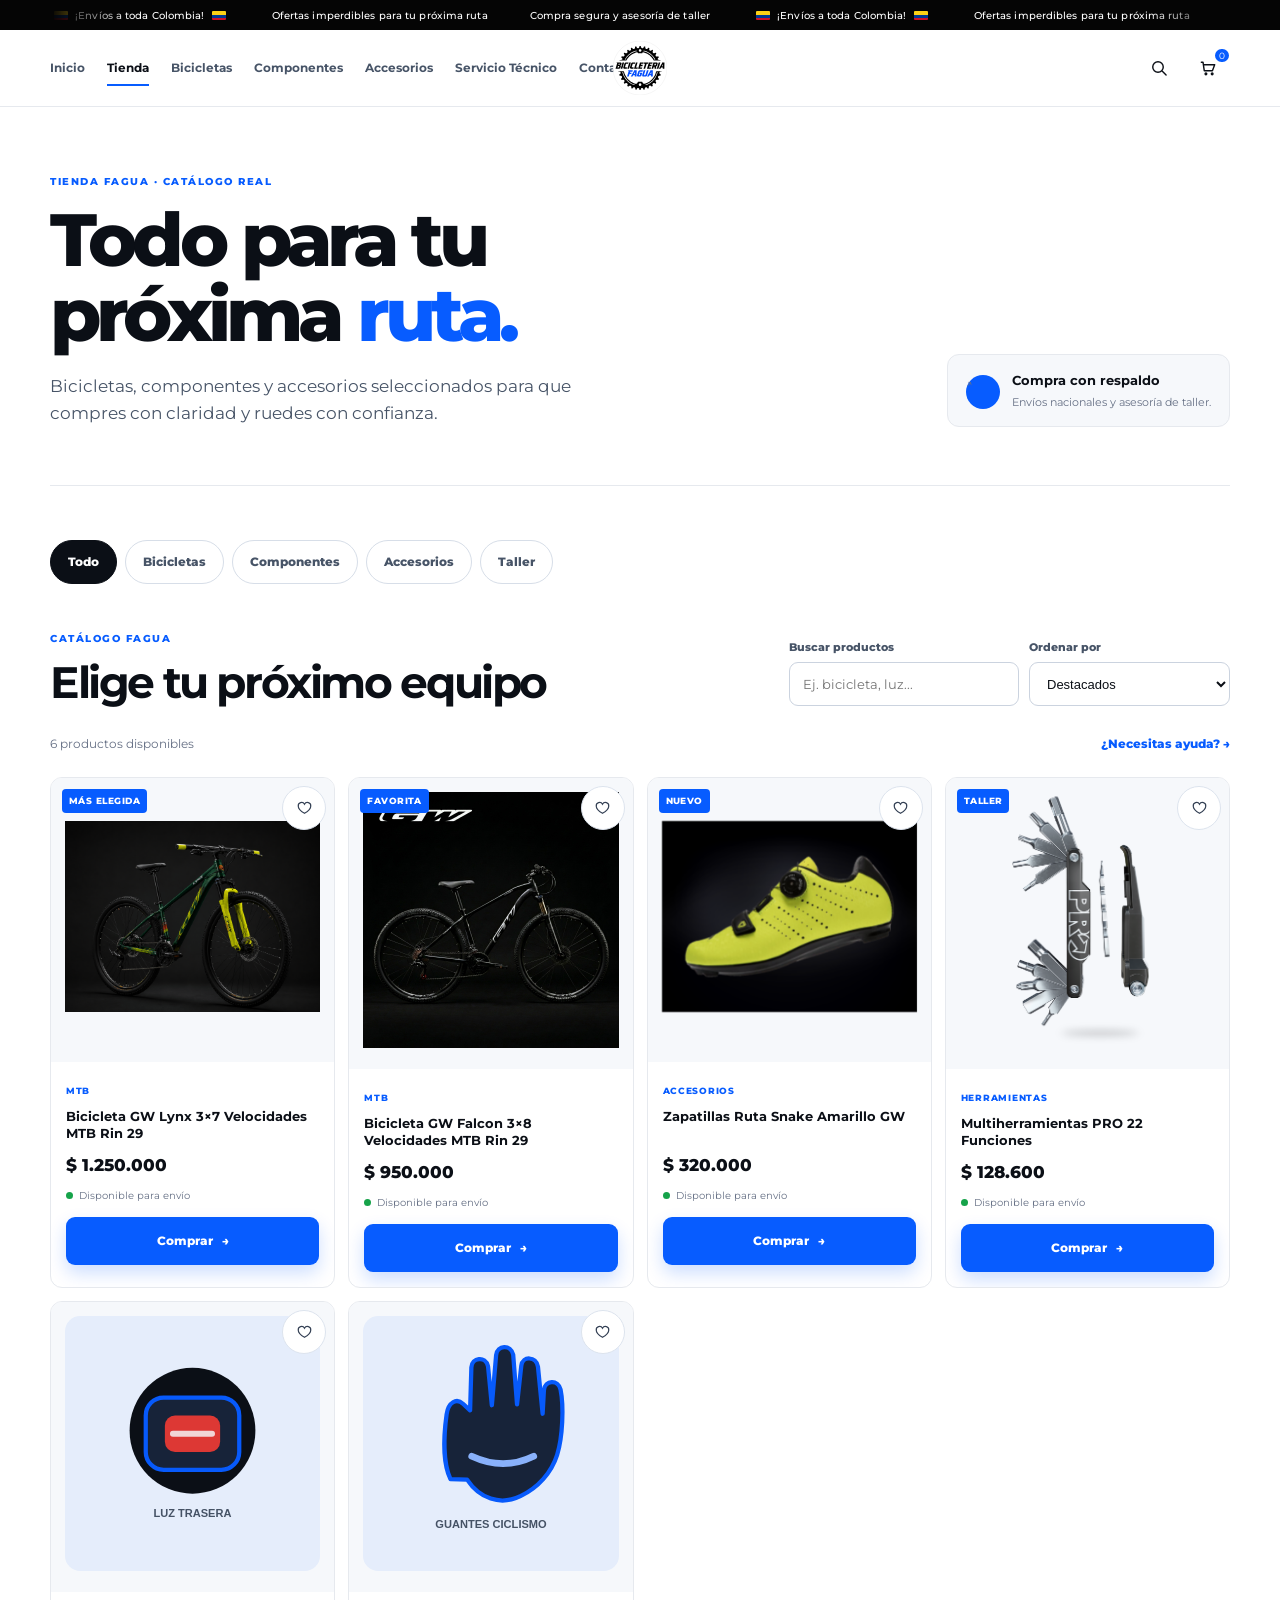
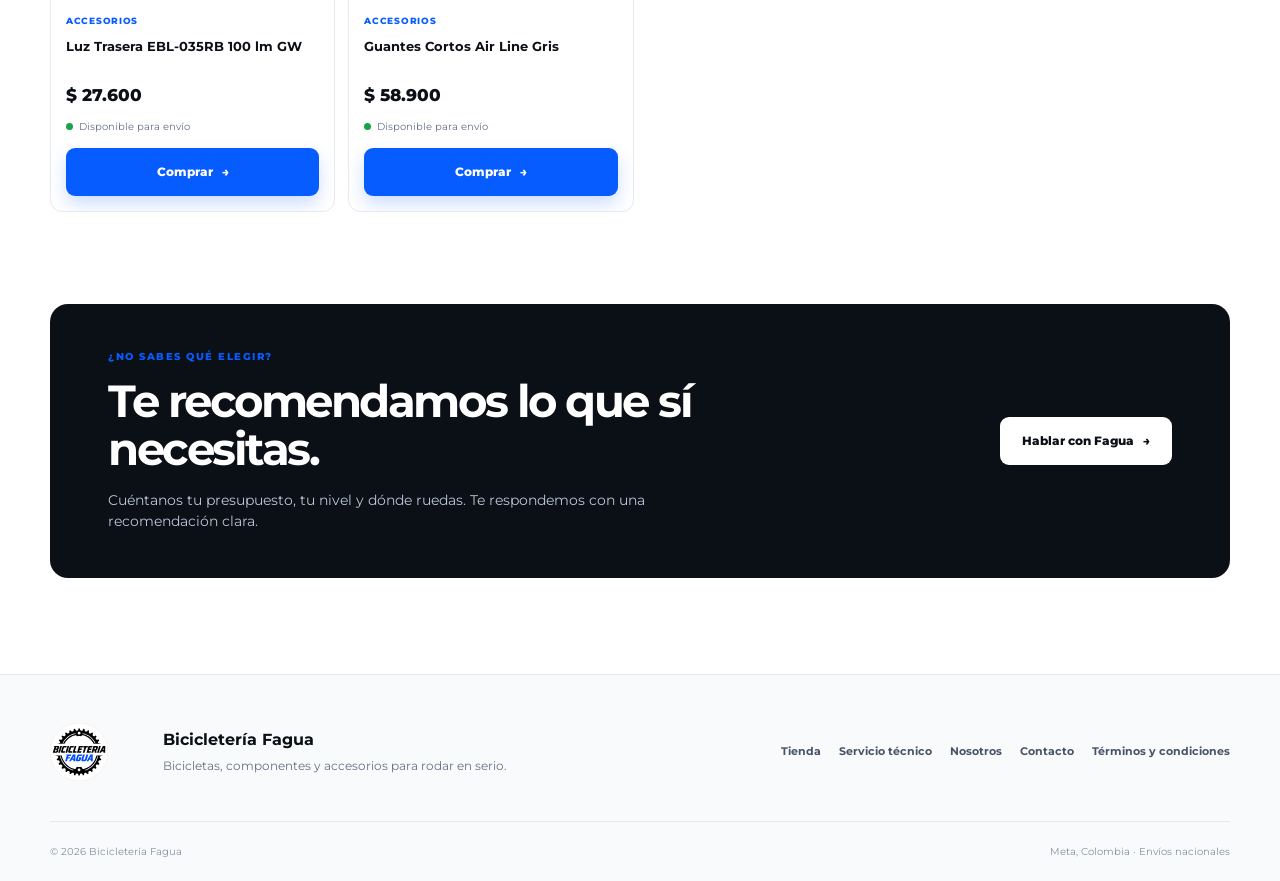
==== tienda.html @ 13b36e41 "chore: bust mockup stylesheet cache" ====
<!doctype html>
<html lang="es">
<head>
  <meta charset="utf-8">
  <meta name="viewport" content="width=device-width, initial-scale=1">
  <base href="https://ironman.tailcdf25e.ts.net/">
  <meta name="description" content="Compra bicicletas, componentes, accesorios y herramientas en Bicicletería Fagua.">
  <title>Tienda | Bicicletería Fagua</title>
  <link rel="preconnect" href="https://fonts.googleapis.com">
  <link rel="preconnect" href="https://fonts.gstatic.com" crossorigin>
  <link href="https://fonts.googleapis.com/css2?family=Montserrat:wght@400;500;600;700;800;900&display=swap" rel="stylesheet">
  <link rel="stylesheet" href="https://jorms-fa.github.io/bicicleteria-fagua-home-mockup/styles.css?v=typography-15">
  <link rel="stylesheet" href="https://jorms-fa.github.io/bicicleteria-fagua-home-mockup/tienda.css?v=shop-1">
</head>
<body class="shop-page">
  <a class="skip-link" href="#contenido">Saltar al contenido</a>
  <div class="announcement"><div class="shell announcement__inner"><div class="announcement__viewport" aria-label="Mensajes de la tienda"><div class="announcement__track"><span><i class="announcement__flag" aria-hidden="true"></i> ¡Envíos a toda Colombia! <i class="announcement__flag" aria-hidden="true"></i></span><span>Ofertas imperdibles para tu próxima ruta</span><span>Compra segura y asesoría de taller</span><span aria-hidden="true"><i class="announcement__flag" aria-hidden="true"></i> ¡Envíos a toda Colombia! <i class="announcement__flag" aria-hidden="true"></i></span><span aria-hidden="true">Ofertas imperdibles para tu próxima ruta</span><span aria-hidden="true">Compra segura y asesoría de taller</span></div></div></div></div>
  <header class="site-header">
    <div class="shell header__inner">
      <button class="icon-button menu-toggle" type="button" aria-expanded="false" aria-controls="site-nav" aria-label="Abrir menú"><svg viewBox="0 0 24 24" aria-hidden="true"><path d="M4 7h16M4 12h16M4 17h16"/></svg></button>
      <a class="brand" href="./" aria-label="Bicicletería Fagua, inicio"><img src="https://jorms-fa.github.io/bicicleteria-fagua-home-mockup/assets/logo-fagua.svg" alt="Bicicletería Fagua" width="150" height="150"></a>
      <nav id="site-nav" class="site-nav" aria-label="Navegación principal"><button class="nav-close" type="button">Cerrar menú</button><a class="site-nav__link" href="./">Inicio</a><a class="site-nav__link is-active" href="/tienda/" aria-current="page">Tienda</a><a class="site-nav__link" href="/categoria-producto/bicicletas/">Bicicletas</a><a class="site-nav__link" href="/categoria-producto/componentes/">Componentes</a><a class="site-nav__link" href="/categoria-producto/accesorios/">Accesorios</a><a class="site-nav__link" href="/servicio-tecnico/">Servicio Técnico</a><a class="site-nav__link" href="/contacto/">Contacto</a></nav>
      <button class="nav-scrim" type="button" aria-hidden="true" tabindex="-1" hidden></button>
      <div class="header-actions"><button class="icon-button search-toggle" type="button" aria-expanded="false" aria-controls="search-panel" aria-label="Buscar productos"><svg viewBox="0 0 24 24" aria-hidden="true"><circle cx="10.8" cy="10.8" r="6.3"/><path d="m16 16 4.5 4.5"/></svg></button><a class="icon-button cart-button" href="/carrito/" aria-label="Carrito"><svg viewBox="0 0 24 24" aria-hidden="true"><path d="M4 5h2l1.5 10.2h9.8L20 8H7"/><circle cx="9.5" cy="19" r="1"/><circle cx="17" cy="19" r="1"/></svg><span class="cart-count" aria-hidden="true">0</span></a></div>
    </div>
    <div id="search-panel" class="search-panel" hidden><form class="shell search-form" role="search"><label for="header-search">Buscar en la tienda</label><div class="search-form__field"><input id="header-search" type="search" placeholder="Busca bicicletas, luces, herramientas..." autocomplete="off"><button class="button button--small" type="submit">Buscar</button></div></form></div>
  </header>
  <main id="contenido">
    <section class="shop-hero shell" aria-labelledby="shop-title">
      <div><p class="eyebrow">TIENDA FAGUA · CATÁLOGO REAL</p><h1 id="shop-title">Todo para tu próxima <em>ruta.</em></h1><p class="shop-hero__lead">Bicicletas, componentes y accesorios seleccionados para que compres con claridad y ruedes con confianza.</p></div>
      <div class="shop-hero__note"><span class="shop-hero__note-mark" aria-hidden="true">↗</span><div><strong>Compra con respaldo</strong><span>Envíos nacionales y asesoría de taller.</span></div></div>
    </section>
    <section class="shop-catalog shell" aria-labelledby="catalog-title">
      <div class="shop-categories" aria-label="Categorías de productos"><button class="category-chip is-active" type="button" data-category="all">Todo</button><button class="category-chip" type="button" data-category="MTB">Bicicletas</button><button class="category-chip" type="button" data-category="Componentes">Componentes</button><button class="category-chip" type="button" data-category="Accesorios">Accesorios</button><button class="category-chip" type="button" data-category="Herramientas">Taller</button></div>
      <div class="shop-toolbar"><div><p class="eyebrow">CATÁLOGO FAGUA</p><h2 id="catalog-title">Elige tu próximo equipo</h2></div><div class="shop-controls"><div class="shop-control"><label for="shop-search">Buscar productos</label><input id="shop-search" type="search" placeholder="Ej. bicicleta, luz..." autocomplete="off"></div><div class="shop-control"><label for="shop-sort">Ordenar por</label><select id="shop-sort"><option value="featured">Destacados</option><option value="price-asc">Precio: menor a mayor</option><option value="price-desc">Precio: mayor a menor</option><option value="name">Nombre</option></select></div></div></div>
      <div class="shop-results-row"><p id="results-count" role="status" aria-live="polite"></p><a class="text-link" href="/contacto/">¿Necesitas ayuda? →</a></div>
      <div id="shop-grid" class="product-grid shop-grid" aria-live="polite"></div>
      <div id="shop-empty" class="empty-products" hidden>No encontramos productos con esa búsqueda. <button type="button" id="clear-filters">Ver todo el catálogo</button></div>
    </section>
    <section class="shop-assistance shell" aria-labelledby="assistance-title"><div><p class="eyebrow">¿NO SABES QUÉ ELEGIR?</p><h2 id="assistance-title">Te recomendamos lo que sí necesitas.</h2><p>Cuéntanos tu presupuesto, tu nivel y dónde ruedas. Te respondemos con una recomendación clara.</p></div><a class="button button--light" href="/contacto/">Hablar con Fagua <span aria-hidden="true">→</span></a></section>
  </main>
  <footer class="site-footer" data-elementor-section="footer"><div class="shell footer__top"><div class="footer__brand"><img src="https://jorms-fa.github.io/bicicleteria-fagua-home-mockup/assets/logo-fagua.svg" alt="Bicicletería Fagua" width="100" height="100"><div><h2>Bicicletería Fagua</h2><p>Bicicletas, componentes y accesorios para rodar en serio.</p></div></div><div class="footer__links"><a href="/tienda/">Tienda</a><a href="/servicio-tecnico/">Servicio técnico</a><a href="/nosotros/">Nosotros</a><a href="/contacto/">Contacto</a><a href="/terminos-condiciones/">Términos y condiciones</a></div></div><div class="shell footer__bottom"><span>© 2026 Bicicletería Fagua</span><span>Meta, Colombia · Envíos nacionales</span></div></footer>
  <script src="https://jorms-fa.github.io/bicicleteria-fagua-home-mockup/tienda.js?v=shop-focus-trap-3" defer></script>
</body>
</html>
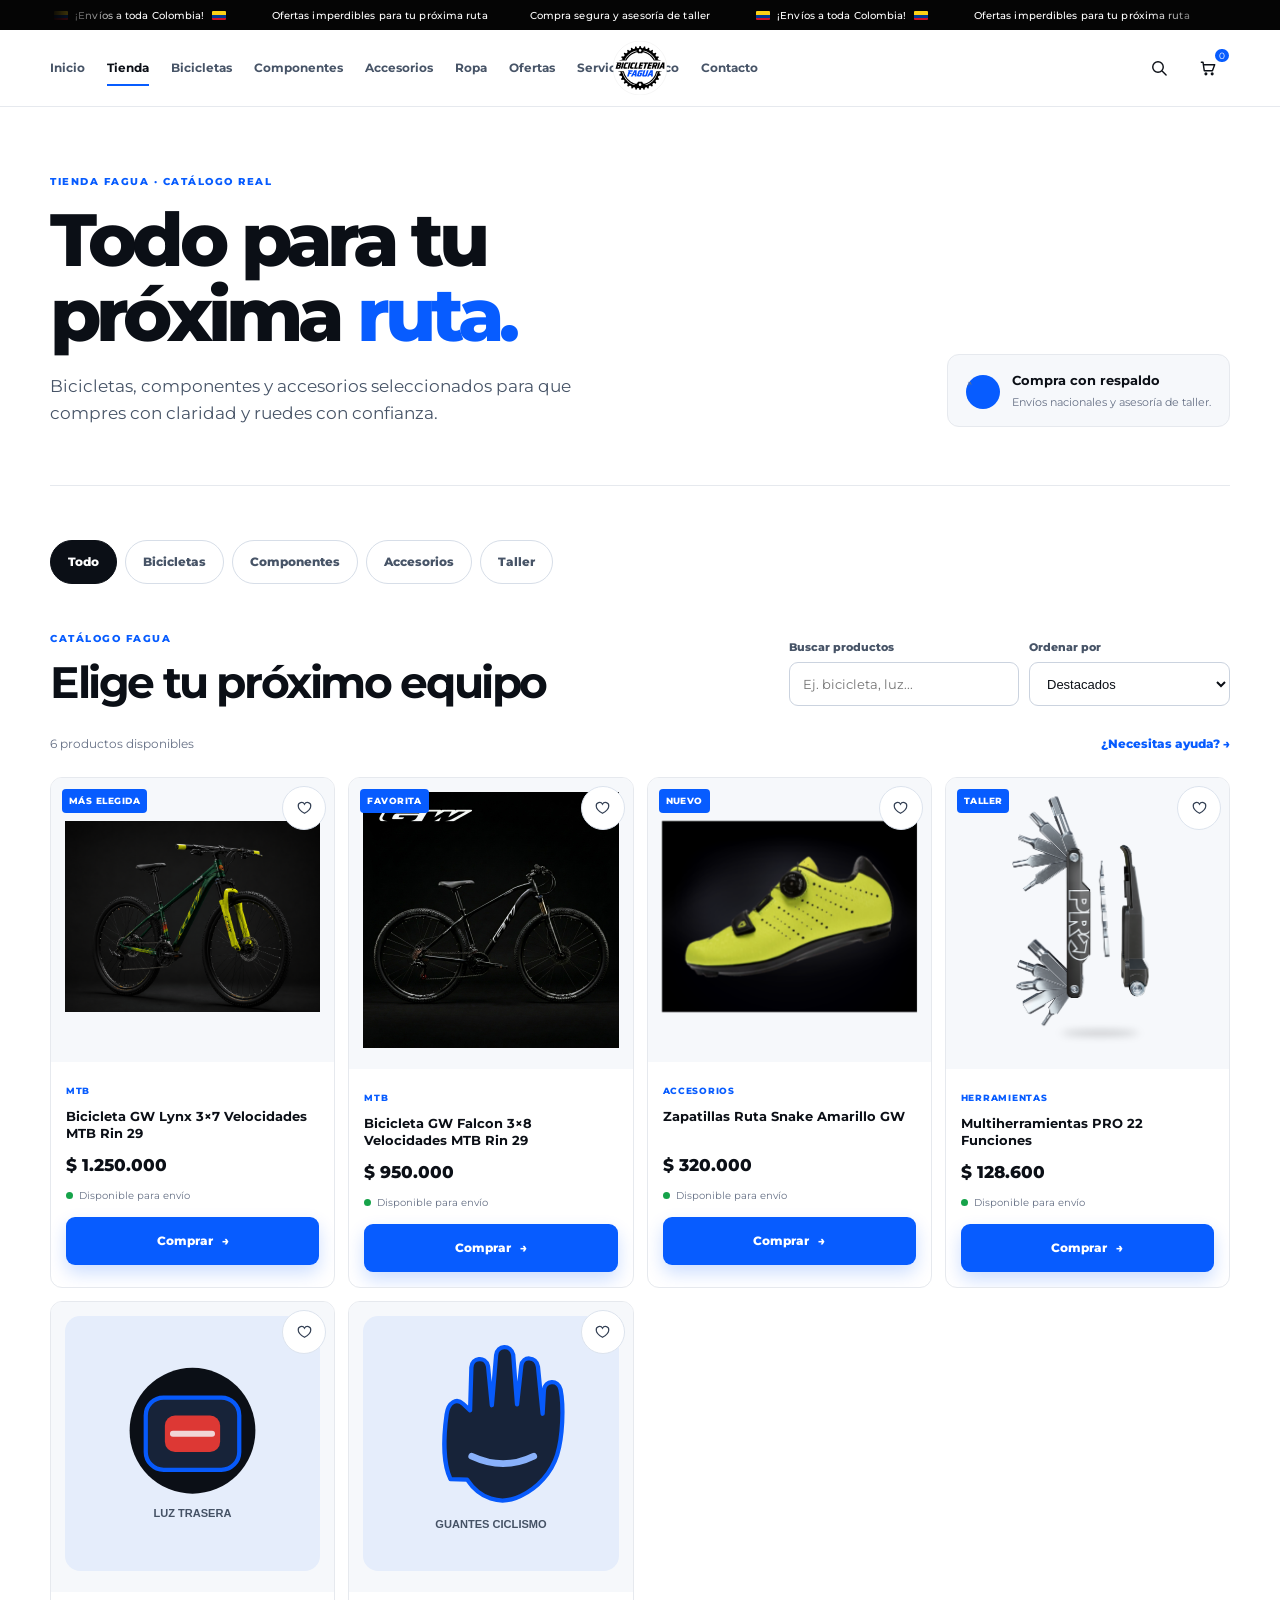
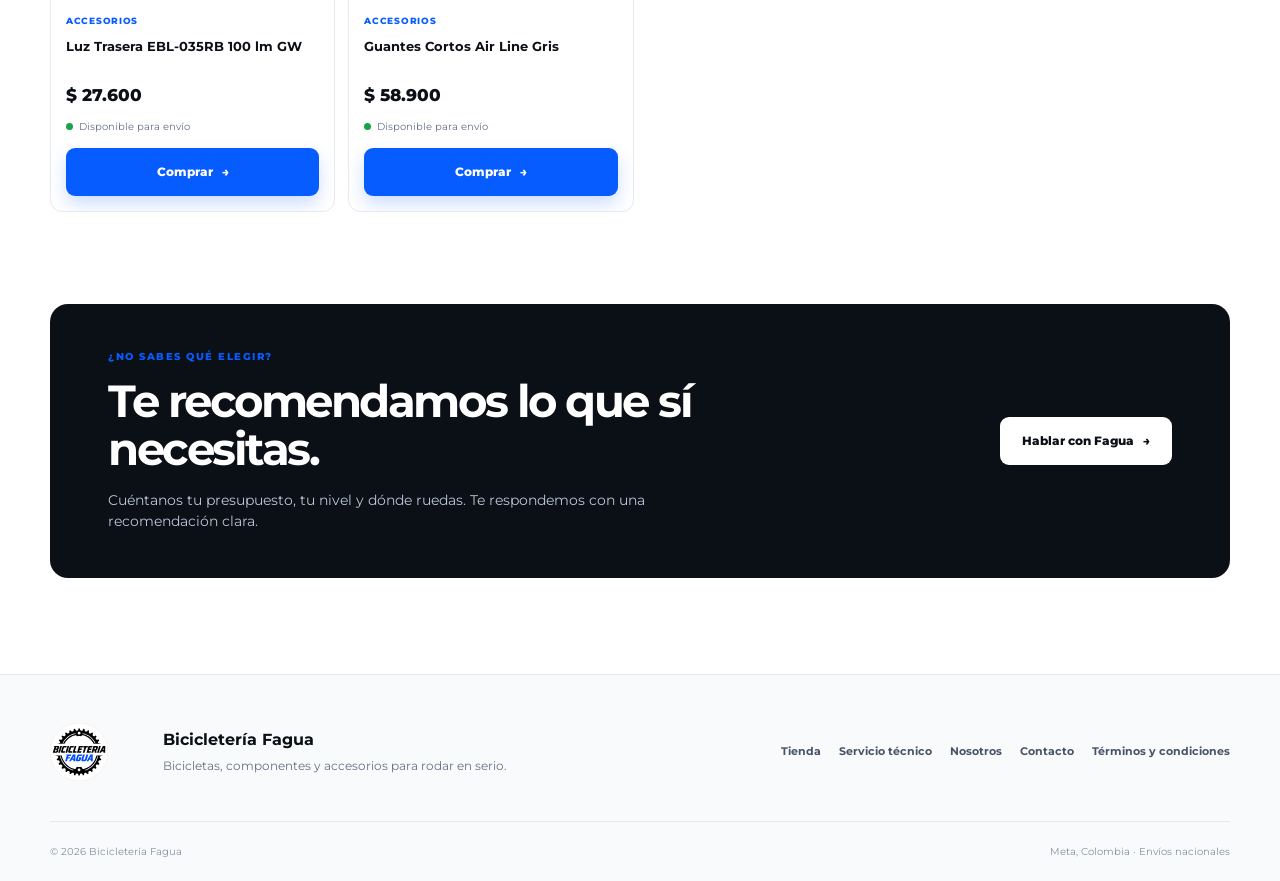
==== commit 78c9d9da: "fix: align shop preview navigation" ====
--- a/tienda.html
+++ b/tienda.html
@@ -19,7 +19,7 @@
     <div class="shell header__inner">
       <button class="icon-button menu-toggle" type="button" aria-expanded="false" aria-controls="site-nav" aria-label="Abrir menú"><svg viewBox="0 0 24 24" aria-hidden="true"><path d="M4 7h16M4 12h16M4 17h16"/></svg></button>
       <a class="brand" href="./" aria-label="Bicicletería Fagua, inicio"><img src="https://jorms-fa.github.io/bicicleteria-fagua-home-mockup/assets/logo-fagua.svg" alt="Bicicletería Fagua" width="150" height="150"></a>
-      <nav id="site-nav" class="site-nav" aria-label="Navegación principal"><button class="nav-close" type="button">Cerrar menú</button><a class="site-nav__link" href="./">Inicio</a><a class="site-nav__link is-active" href="/tienda/" aria-current="page">Tienda</a><a class="site-nav__link" href="/categoria-producto/bicicletas/">Bicicletas</a><a class="site-nav__link" href="/categoria-producto/componentes/">Componentes</a><a class="site-nav__link" href="/categoria-producto/accesorios/">Accesorios</a><a class="site-nav__link" href="/servicio-tecnico/">Servicio Técnico</a><a class="site-nav__link" href="/contacto/">Contacto</a></nav>
+      <nav id="site-nav" class="site-nav" aria-label="Navegación principal"><button class="nav-close" type="button">Cerrar menú</button><a class="site-nav__link" href="./">Inicio</a><a class="site-nav__link is-active" href="/tienda/" aria-current="page">Tienda</a><a class="site-nav__link" href="/categoria-producto/bicicletas/">Bicicletas</a><a class="site-nav__link" href="/categoria-producto/componentes/">Componentes</a><a class="site-nav__link" href="/categoria-producto/accesorios/">Accesorios</a><a class="site-nav__link" href="/categoria-producto/jerseys/">Ropa</a><a class="site-nav__link" href="/tienda/?on_sale=1">Ofertas</a><a class="site-nav__link" href="/servicio-tecnico/">Servicio Técnico</a><a class="site-nav__link" href="/contacto/">Contacto</a></nav>
       <button class="nav-scrim" type="button" aria-hidden="true" tabindex="-1" hidden></button>
       <div class="header-actions"><button class="icon-button search-toggle" type="button" aria-expanded="false" aria-controls="search-panel" aria-label="Buscar productos"><svg viewBox="0 0 24 24" aria-hidden="true"><circle cx="10.8" cy="10.8" r="6.3"/><path d="m16 16 4.5 4.5"/></svg></button><a class="icon-button cart-button" href="/carrito/" aria-label="Carrito"><svg viewBox="0 0 24 24" aria-hidden="true"><path d="M4 5h2l1.5 10.2h9.8L20 8H7"/><circle cx="9.5" cy="19" r="1"/><circle cx="17" cy="19" r="1"/></svg><span class="cart-count" aria-hidden="true">0</span></a></div>
     </div>
@@ -40,6 +40,6 @@
     <section class="shop-assistance shell" aria-labelledby="assistance-title"><div><p class="eyebrow">¿NO SABES QUÉ ELEGIR?</p><h2 id="assistance-title">Te recomendamos lo que sí necesitas.</h2><p>Cuéntanos tu presupuesto, tu nivel y dónde ruedas. Te respondemos con una recomendación clara.</p></div><a class="button button--light" href="/contacto/">Hablar con Fagua <span aria-hidden="true">→</span></a></section>
   </main>
   <footer class="site-footer" data-elementor-section="footer"><div class="shell footer__top"><div class="footer__brand"><img src="https://jorms-fa.github.io/bicicleteria-fagua-home-mockup/assets/logo-fagua.svg" alt="Bicicletería Fagua" width="100" height="100"><div><h2>Bicicletería Fagua</h2><p>Bicicletas, componentes y accesorios para rodar en serio.</p></div></div><div class="footer__links"><a href="/tienda/">Tienda</a><a href="/servicio-tecnico/">Servicio técnico</a><a href="/nosotros/">Nosotros</a><a href="/contacto/">Contacto</a><a href="/terminos-condiciones/">Términos y condiciones</a></div></div><div class="shell footer__bottom"><span>© 2026 Bicicletería Fagua</span><span>Meta, Colombia · Envíos nacionales</span></div></footer>
-  <script src="https://jorms-fa.github.io/bicicleteria-fagua-home-mockup/tienda.js?v=shop-focus-trap-3" defer></script>
+  <script src="https://jorms-fa.github.io/bicicleteria-fagua-home-mockup/tienda.js?v=preview-nav-2" defer></script>
 </body>
 </html>
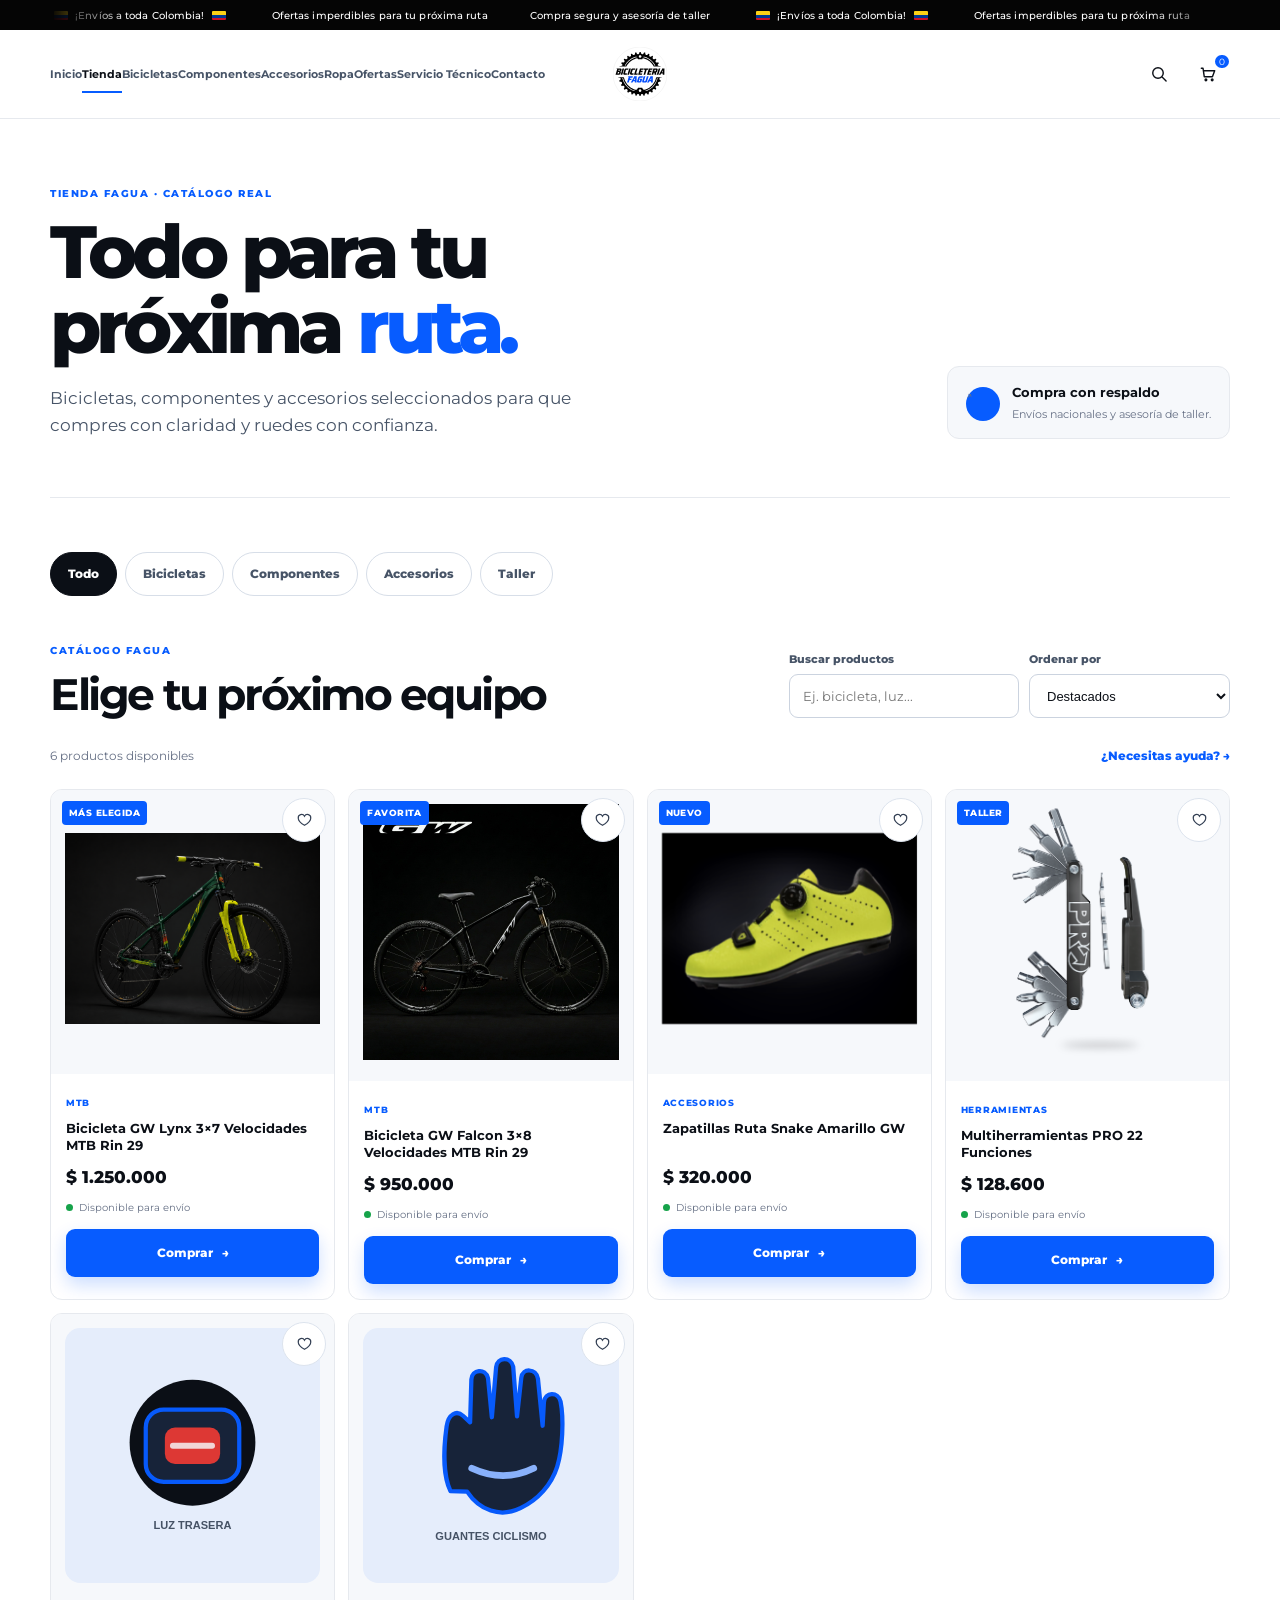
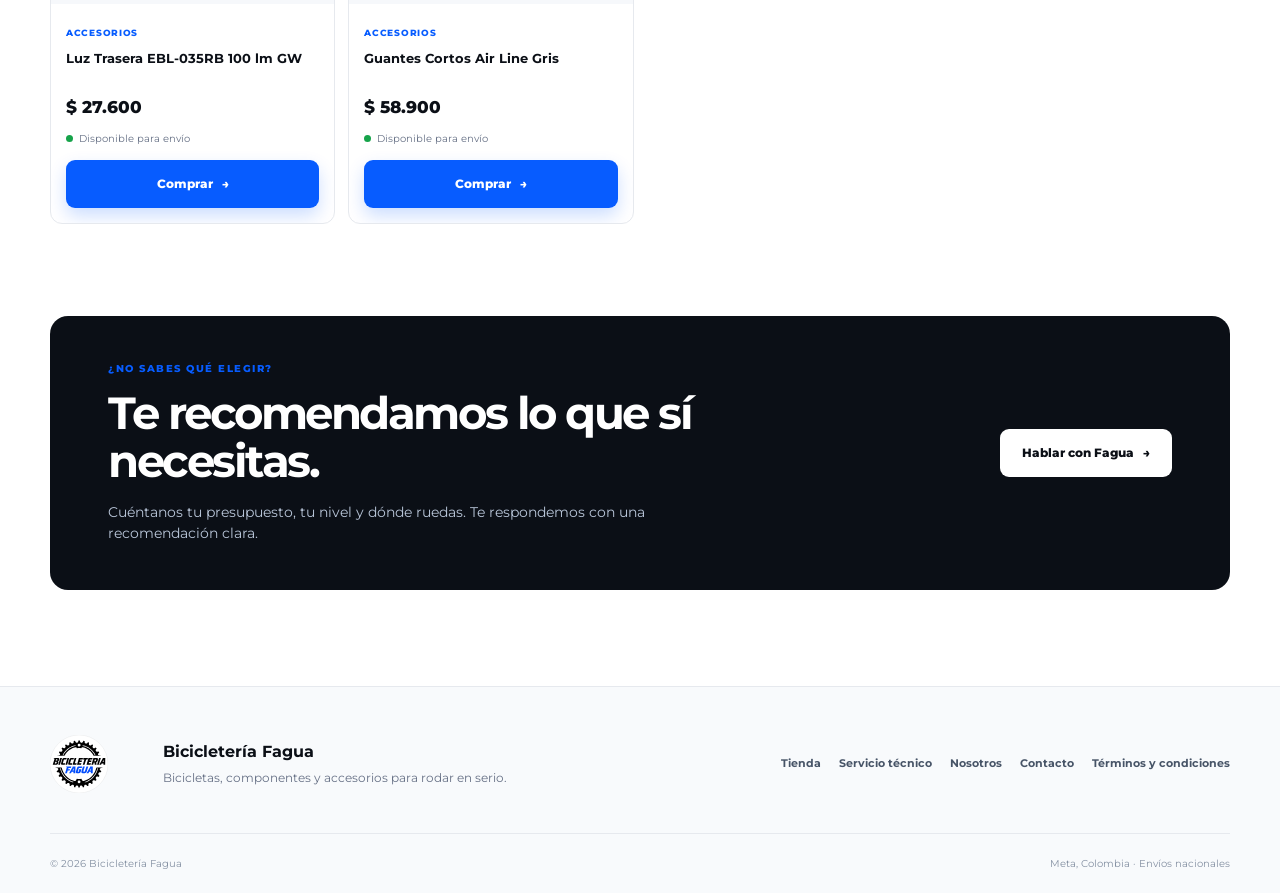
==== commit 56ce5f16: "fix: bust preview stylesheet cache" ====
--- a/tienda.html
+++ b/tienda.html
@@ -9,7 +9,7 @@
   <link rel="preconnect" href="https://fonts.googleapis.com">
   <link rel="preconnect" href="https://fonts.gstatic.com" crossorigin>
   <link href="https://fonts.googleapis.com/css2?family=Montserrat:wght@400;500;600;700;800;900&display=swap" rel="stylesheet">
-  <link rel="stylesheet" href="https://jorms-fa.github.io/bicicleteria-fagua-home-mockup/styles.css?v=typography-15">
+  <link rel="stylesheet" href="https://jorms-fa.github.io/bicicleteria-fagua-home-mockup/styles.css?v=desktop-nav-2">
   <link rel="stylesheet" href="https://jorms-fa.github.io/bicicleteria-fagua-home-mockup/tienda.css?v=shop-1">
 </head>
 <body class="shop-page">
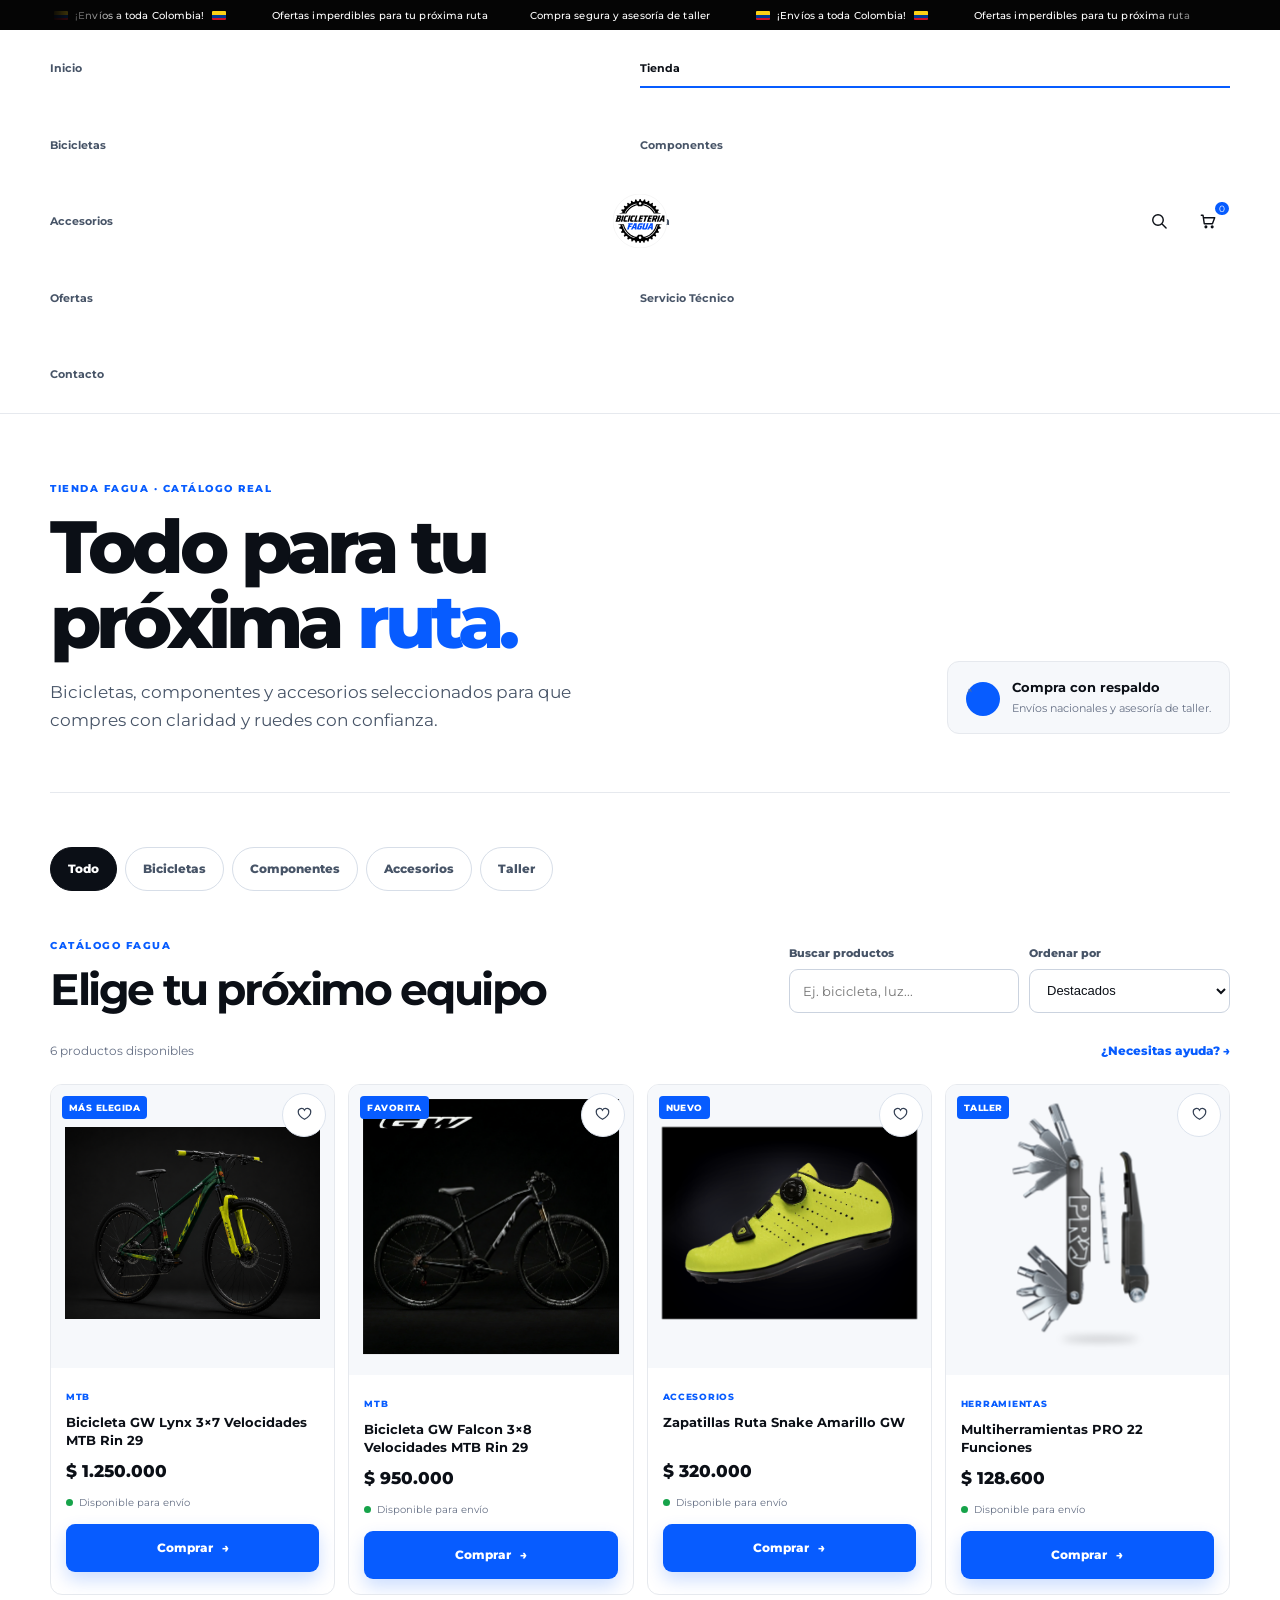
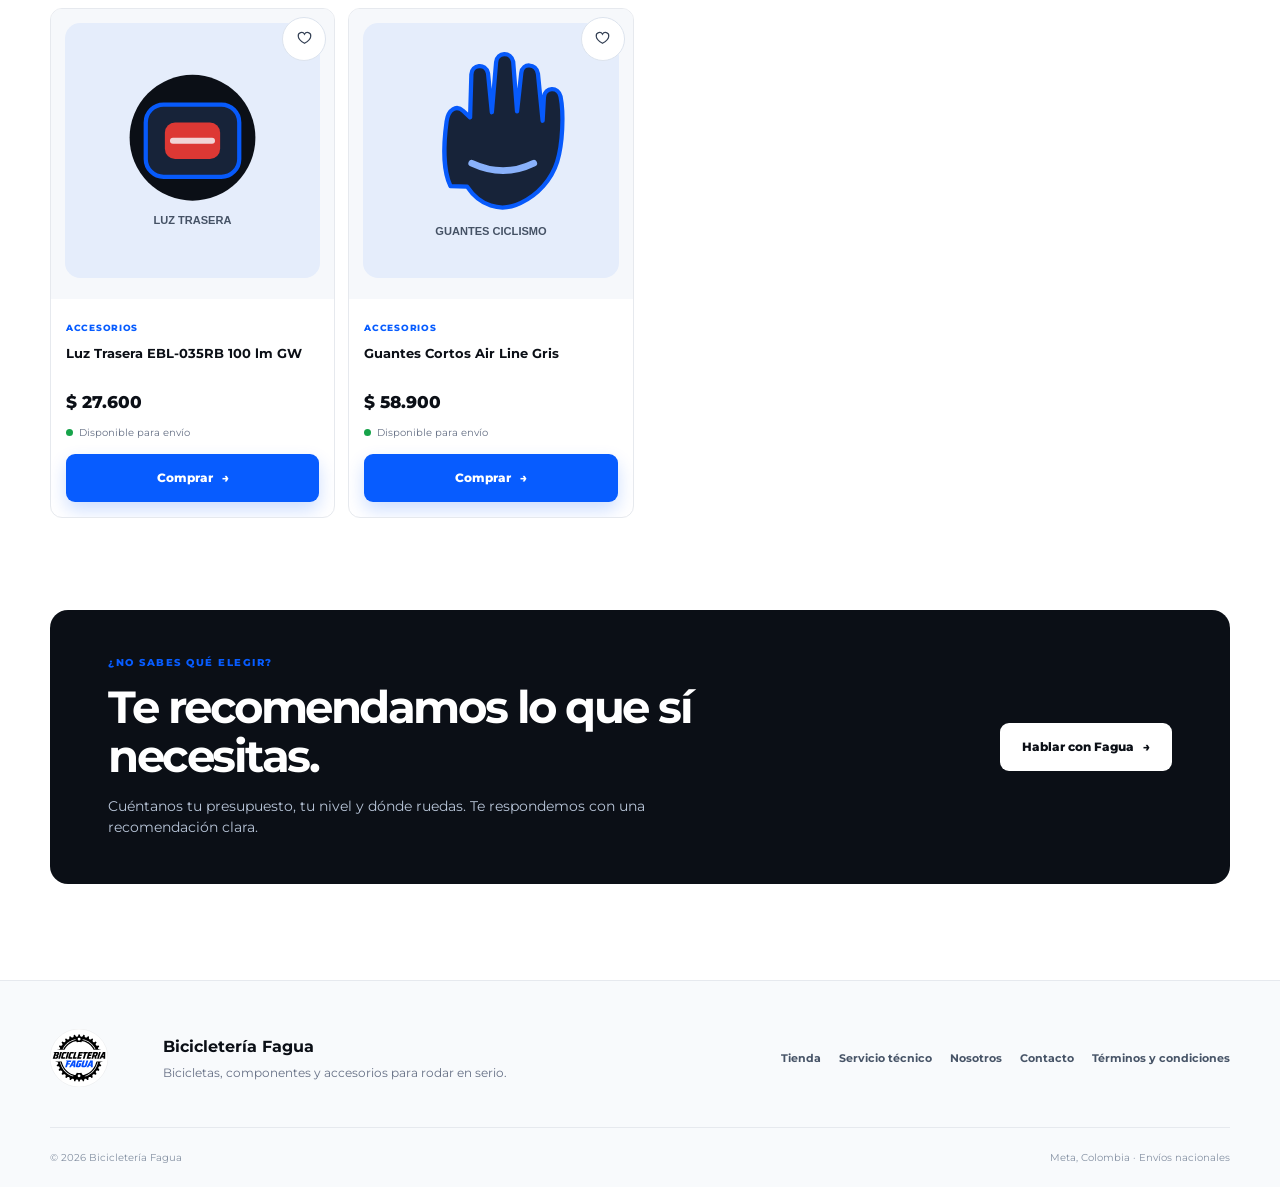
==== commit 996fd4e7: "fix: enforce separated desktop nav and mobile drawer groups" ====
--- a/tienda.html
+++ b/tienda.html
@@ -9,7 +9,7 @@
   <link rel="preconnect" href="https://fonts.googleapis.com">
   <link rel="preconnect" href="https://fonts.gstatic.com" crossorigin>
   <link href="https://fonts.googleapis.com/css2?family=Montserrat:wght@400;500;600;700;800;900&display=swap" rel="stylesheet">
-  <link rel="stylesheet" href="https://jorms-fa.github.io/bicicleteria-fagua-home-mockup/styles.css?v=desktop-nav-2">
+  <link rel="stylesheet" href="https://jorms-fa.github.io/bicicleteria-fagua-home-mockup/styles.css?v=desktop-nav-4">
   <link rel="stylesheet" href="https://jorms-fa.github.io/bicicleteria-fagua-home-mockup/tienda.css?v=shop-1">
 </head>
 <body class="shop-page">
